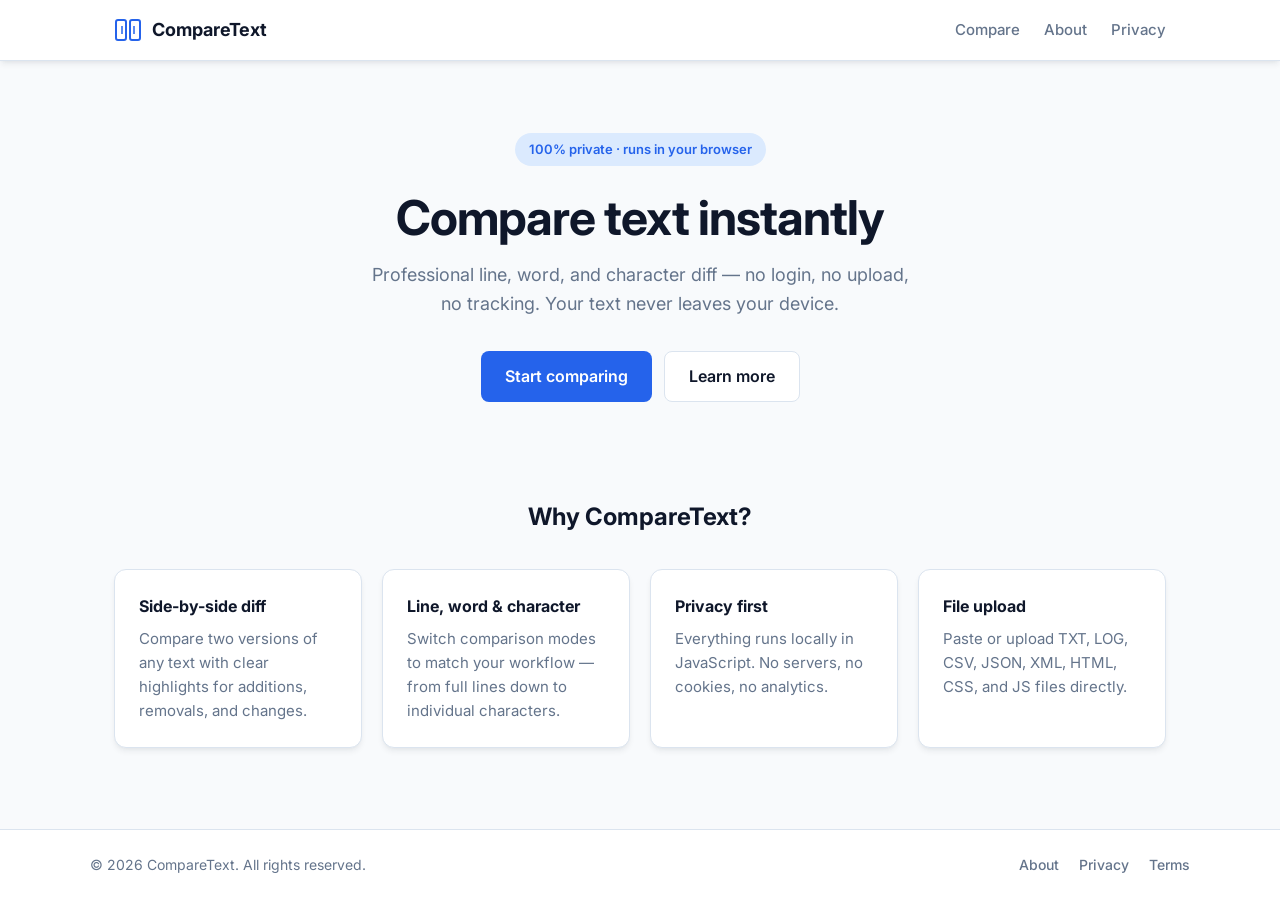
==== index.html @ ac550e35 "Initial commit" ====
<!DOCTYPE html>
<html lang="en">
<head>
  <meta charset="UTF-8">
  <meta name="viewport" content="width=device-width, initial-scale=1.0">
  <title>CompareText — Compare Text Instantly | Free Online Diff Tool</title>
  <meta name="description" content="CompareText is a free, privacy-first text comparison tool. Compare two texts line by line, word by word, and character by character — entirely in your browser.">
  <meta name="keywords" content="text compare, diff checker, text diff, line compare, word compare, character compare">
  <meta name="author" content="CompareText">
  <meta name="robots" content="index, follow">
  <link rel="canonical" href="https://comparetext.app/">

  <meta property="og:type" content="website">
  <meta property="og:url" content="https://comparetext.app/">
  <meta property="og:title" content="CompareText — Compare Text Instantly">
  <meta property="og:description" content="Professional text comparison tool. 100% local — no data leaves your browser.">
  <meta property="og:site_name" content="CompareText">

  <meta name="twitter:card" content="summary">
  <meta name="twitter:title" content="CompareText — Compare Text Instantly">
  <meta name="twitter:description" content="Professional text comparison tool. 100% local — no data leaves your browser.">

  <link rel="manifest" href="manifest.json">
  <link rel="icon" href="assets/icons/favicon.svg" type="image/svg+xml">
  <link rel="apple-touch-icon" href="assets/icons/favicon.svg">
  <link rel="preconnect" href="https://fonts.googleapis.com">
  <link rel="preconnect" href="https://fonts.gstatic.com" crossorigin>
  <link href="https://fonts.googleapis.com/css2?family=Inter:wght@400;500;600;700&display=swap" rel="stylesheet">
  <link rel="stylesheet" href="assets/css/landing.css">
</head>
<body>

  <header class="landing-header" role="banner">
    <div class="landing-header-inner">
      <a href="/" class="logo" aria-label="CompareText home">
        <svg class="logo-icon" width="28" height="28" viewBox="0 0 28 28" fill="none" aria-hidden="true">
          <rect x="2" y="4" width="10" height="20" rx="2" stroke="currentColor" stroke-width="2"/>
          <rect x="16" y="4" width="10" height="20" rx="2" stroke="currentColor" stroke-width="2"/>
          <line x1="8" y1="10" x2="8" y2="18" stroke="currentColor" stroke-width="1.5"/>
          <line x1="20" y1="10" x2="20" y2="18" stroke="currentColor" stroke-width="1.5"/>
        </svg>
        CompareText
      </a>
      <nav class="landing-nav" aria-label="Main navigation">
        <a href="tools/text-compare/">Compare</a>
        <a href="about/">About</a>
        <a href="privacy/">Privacy</a>
      </nav>
    </div>
  </header>

  <main class="landing-main">
    <section class="hero">
      <span class="hero-badge">100% private · runs in your browser</span>
      <h1>Compare text instantly</h1>
      <p class="hero-lead">
        Professional line, word, and character diff — no login, no upload, no tracking.
        Your text never leaves your device.
      </p>
      <div class="hero-actions">
        <a href="tools/text-compare/" class="btn btn-primary">Start comparing</a>
        <a href="about/" class="btn btn-secondary">Learn more</a>
      </div>
    </section>

    <section class="features" aria-labelledby="features-heading">
      <h2 id="features-heading">Why CompareText?</h2>
      <div class="features-grid">
        <article class="feature-card">
          <h3>Side-by-side diff</h3>
          <p>Compare two versions of any text with clear highlights for additions, removals, and changes.</p>
        </article>
        <article class="feature-card">
          <h3>Line, word &amp; character</h3>
          <p>Switch comparison modes to match your workflow — from full lines down to individual characters.</p>
        </article>
        <article class="feature-card">
          <h3>Privacy first</h3>
          <p>Everything runs locally in JavaScript. No servers, no cookies, no analytics.</p>
        </article>
        <article class="feature-card">
          <h3>File upload</h3>
          <p>Paste or upload TXT, LOG, CSV, JSON, XML, HTML, CSS, and JS files directly.</p>
        </article>
      </div>
    </section>
  </main>

  <footer class="landing-footer" role="contentinfo">
    <div class="landing-footer-inner">
      <p>&copy; 2026 CompareText. All rights reserved.</p>
      <nav class="footer-links" aria-label="Footer navigation">
        <a href="about/">About</a>
        <a href="privacy/">Privacy</a>
        <a href="terms/">Terms</a>
      </nav>
    </div>
  </footer>

</body>
</html>
---- assets/css/landing.css ----
/* CompareText — Landing Page */

:root {
  --bg: #f8fafc;
  --card: #ffffff;
  --border: #dbe4ef;
  --text: #0f172a;
  --text-secondary: #64748b;
  --primary: #2563eb;
  --primary-hover: #1d4ed8;
  --primary-light: #dbeafe;
  --shadow-md: 0 4px 6px -1px rgba(15, 23, 42, 0.07), 0 2px 4px -2px rgba(15, 23, 42, 0.05);
  --shadow-lg: 0 10px 15px -3px rgba(15, 23, 42, 0.08), 0 4px 6px -4px rgba(15, 23, 42, 0.04);
  --radius-md: 8px;
  --radius-lg: 12px;
  --font: 'Inter', -apple-system, BlinkMacSystemFont, 'Segoe UI', Roboto, sans-serif;
}

*, *::before, *::after { box-sizing: border-box; margin: 0; padding: 0; }

html { scroll-behavior: smooth; }

body {
  font-family: var(--font);
  background: var(--bg);
  color: var(--text);
  line-height: 1.6;
  min-height: 100vh;
  display: flex;
  flex-direction: column;
}

a { color: var(--primary); text-decoration: none; }
a:hover { color: var(--primary-hover); }

/* Header */
.landing-header {
  background: var(--card);
  border-bottom: 1px solid var(--border);
  box-shadow: var(--shadow-md);
}

.landing-header-inner {
  max-width: 1100px;
  margin: 0 auto;
  padding: 0 24px;
  height: 60px;
  display: flex;
  align-items: center;
  justify-content: space-between;
}

.logo {
  display: flex;
  align-items: center;
  gap: 10px;
  color: var(--text);
  font-weight: 700;
  font-size: 1.125rem;
}

.logo-icon { color: var(--primary); flex-shrink: 0; }

.landing-nav {
  display: flex;
  align-items: center;
  gap: 24px;
}

.landing-nav a {
  color: var(--text-secondary);
  font-size: 0.9375rem;
  font-weight: 500;
}

.landing-nav a:hover { color: var(--primary); }

/* Hero */
.landing-main {
  flex: 1;
}

.hero {
  max-width: 1100px;
  margin: 0 auto;
  padding: 72px 24px 48px;
  text-align: center;
}

.hero-badge {
  display: inline-block;
  padding: 6px 14px;
  background: var(--primary-light);
  color: var(--primary);
  border-radius: 999px;
  font-size: 0.8125rem;
  font-weight: 600;
  margin-bottom: 24px;
}

.hero h1 {
  font-size: clamp(2rem, 5vw, 3rem);
  font-weight: 700;
  line-height: 1.15;
  letter-spacing: -0.02em;
  margin-bottom: 16px;
}

.hero-lead {
  font-size: 1.125rem;
  color: var(--text-secondary);
  max-width: 560px;
  margin: 0 auto 32px;
}

.hero-actions {
  display: flex;
  flex-wrap: wrap;
  gap: 12px;
  justify-content: center;
}

.btn {
  display: inline-flex;
  align-items: center;
  justify-content: center;
  padding: 12px 24px;
  border-radius: var(--radius-md);
  font-size: 1rem;
  font-weight: 600;
  border: none;
  cursor: pointer;
  transition: background 150ms ease, transform 150ms ease;
}

.btn-primary {
  background: var(--primary);
  color: #fff;
}

.btn-primary:hover {
  background: var(--primary-hover);
  color: #fff;
  transform: translateY(-1px);
}

.btn-secondary {
  background: var(--card);
  color: var(--text);
  border: 1px solid var(--border);
}

.btn-secondary:hover {
  background: var(--bg);
  color: var(--text);
}

/* Features */
.features {
  max-width: 1100px;
  margin: 0 auto;
  padding: 48px 24px 72px;
}

.features h2 {
  text-align: center;
  font-size: 1.5rem;
  margin-bottom: 32px;
}

.features-grid {
  display: grid;
  grid-template-columns: repeat(auto-fit, minmax(240px, 1fr));
  gap: 20px;
}

.feature-card {
  background: var(--card);
  border: 1px solid var(--border);
  border-radius: var(--radius-lg);
  padding: 24px;
  box-shadow: var(--shadow-md);
}

.feature-card h3 {
  font-size: 1rem;
  margin-bottom: 8px;
}

.feature-card p {
  font-size: 0.9375rem;
  color: var(--text-secondary);
}

/* Footer */
.landing-footer {
  background: var(--card);
  border-top: 1px solid var(--border);
  padding: 24px;
}

.landing-footer-inner {
  max-width: 1100px;
  margin: 0 auto;
  display: flex;
  flex-wrap: wrap;
  align-items: center;
  justify-content: space-between;
  gap: 16px;
  font-size: 0.875rem;
  color: var(--text-secondary);
}

.footer-links {
  display: flex;
  gap: 20px;
}

.footer-links a { color: var(--text-secondary); font-weight: 500; }
.footer-links a:hover { color: var(--primary); }

@media (max-width: 640px) {
  .landing-nav { gap: 16px; }
  .hero { padding-top: 48px; }
}
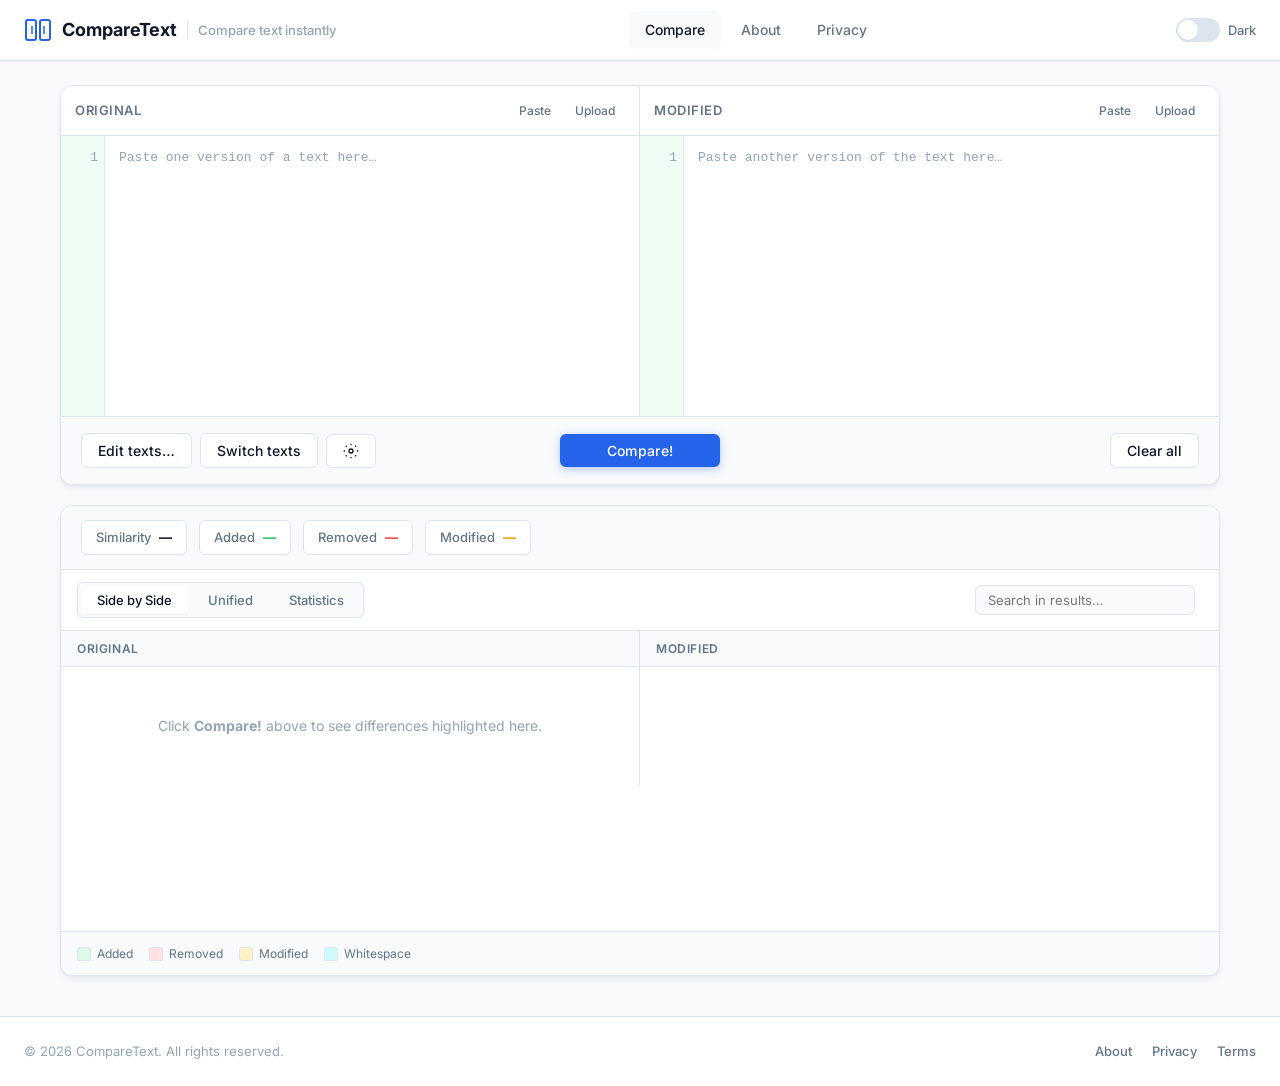
==== commit c55d33b2: "Changes are applied" ====
--- a/index.html
+++ b/index.html
@@ -1,24 +1,76 @@
 <!DOCTYPE html>
-<html lang="en">
+<html lang="en" data-theme="light">
 <head>
   <meta charset="UTF-8">
   <meta name="viewport" content="width=device-width, initial-scale=1.0">
-  <title>CompareText — Compare Text Instantly | Free Online Diff Tool</title>
-  <meta name="description" content="CompareText is a free, privacy-first text comparison tool. Compare two texts line by line, word by word, and character by character — entirely in your browser.">
-  <meta name="keywords" content="text compare, diff checker, text diff, line compare, word compare, character compare">
+  <meta http-equiv="X-UA-Compatible" content="IE=edge">
+
+  <!-- Google tag (gtag.js) -->
+  <script async src="https://www.googletagmanager.com/gtag/js?id=G-F5N67VEYFH"></script>
+  <script>
+    window.dataLayer = window.dataLayer || [];
+    function gtag(){dataLayer.push(arguments);}
+    gtag('js', new Date());
+    gtag('config', 'G-F5N67VEYFH');
+  </script>
+
+  <title>CompareText — Compare Text Instantly | Line, Word &amp; Character Diff</title>
+  <meta name="description" content="CompareText is a free, privacy-first text comparison tool. Compare two texts line by line, word by word, and character by character. No login — your text stays in your browser.">
+  <meta name="keywords" content="text compare, diff checker, text diff, line compare, word compare, character compare, online diff tool">
   <meta name="author" content="CompareText">
   <meta name="robots" content="index, follow">
   <link rel="canonical" href="https://comparetext.app/">
 
+  <!-- Open Graph -->
   <meta property="og:type" content="website">
   <meta property="og:url" content="https://comparetext.app/">
   <meta property="og:title" content="CompareText — Compare Text Instantly">
-  <meta property="og:description" content="Professional text comparison tool. 100% local — no data leaves your browser.">
+  <meta property="og:description" content="Professional text comparison tool. Compare line by line, word by word, and character by character. 100% local — no data leaves your browser.">
   <meta property="og:site_name" content="CompareText">
-
-  <meta name="twitter:card" content="summary">
+  <meta property="og:locale" content="en_US">
+
+  <!-- Twitter Card -->
+  <meta name="twitter:card" content="summary_large_image">
   <meta name="twitter:title" content="CompareText — Compare Text Instantly">
-  <meta name="twitter:description" content="Professional text comparison tool. 100% local — no data leaves your browser.">
+  <meta name="twitter:description" content="Professional text comparison tool. Compare line by line, word by word, and character by character. 100% local — no data leaves your browser.">
+
+  <!-- Schema.org -->
+  <script type="application/ld+json">
+  {
+    "@context": "https://schema.org",
+    "@type": "WebApplication",
+    "name": "CompareText",
+    "url": "https://comparetext.app/",
+    "description": "Professional text comparison tool for line, word, and character diff. Runs entirely in the browser.",
+    "applicationCategory": "UtilitiesApplication",
+    "operatingSystem": "Any",
+    "offers": { "@type": "Offer", "price": "0", "priceCurrency": "USD" },
+    "browserRequirements": "Requires JavaScript. Works in Chrome, Firefox, Safari, Edge."
+  }
+  </script>
+
+  <!-- Resolve asset paths for GitHub Pages (root + SPA routes via 404.html) -->
+  <script>
+    (function () {
+      var path = location.pathname;
+      if (path.endsWith('/index.html')) path = path.slice(0, -'/index.html'.length) || '/';
+      if (path.length > 1 && path.endsWith('/')) path = path.slice(0, -1);
+
+      var base = './';
+      if (location.protocol !== 'file:') {
+        var routes = ['/about', '/privacy', '/terms', '/tools/text-compare'];
+        for (var i = 0; i < routes.length; i++) {
+          var idx = path.indexOf(routes[i]);
+          if (idx >= 0) { base = idx > 0 ? path.slice(0, idx) + '/' : '/'; break; }
+        }
+        if (base === './') base = '/';
+      }
+
+      var el = document.createElement('base');
+      el.href = base;
+      document.head.appendChild(el);
+    })();
+  </script>
 
   <link rel="manifest" href="manifest.json">
   <link rel="icon" href="assets/icons/favicon.svg" type="image/svg+xml">
@@ -26,76 +78,415 @@
   <link rel="preconnect" href="https://fonts.googleapis.com">
   <link rel="preconnect" href="https://fonts.gstatic.com" crossorigin>
   <link href="https://fonts.googleapis.com/css2?family=Inter:wght@400;500;600;700&display=swap" rel="stylesheet">
-  <link rel="stylesheet" href="assets/css/landing.css">
+  <link rel="stylesheet" href="assets/css/style.css">
 </head>
 <body>
-
-  <header class="landing-header" role="banner">
-    <div class="landing-header-inner">
-      <a href="/" class="logo" aria-label="CompareText home">
+  <a href="#main-content" class="skip-link">Skip to main content</a>
+
+  <!-- Header -->
+  <header class="site-header" role="banner">
+    <div class="header-inner">
+      <a href="/" class="logo" data-page="home" aria-label="CompareText home">
         <svg class="logo-icon" width="28" height="28" viewBox="0 0 28 28" fill="none" aria-hidden="true">
           <rect x="2" y="4" width="10" height="20" rx="2" stroke="currentColor" stroke-width="2"/>
           <rect x="16" y="4" width="10" height="20" rx="2" stroke="currentColor" stroke-width="2"/>
           <line x1="8" y1="10" x2="8" y2="18" stroke="currentColor" stroke-width="1.5"/>
           <line x1="20" y1="10" x2="20" y2="18" stroke="currentColor" stroke-width="1.5"/>
         </svg>
-        CompareText
+        <span class="logo-text">CompareText</span>
+        <span class="logo-tagline">Compare text instantly</span>
       </a>
-      <nav class="landing-nav" aria-label="Main navigation">
-        <a href="tools/text-compare/">Compare</a>
-        <a href="about/">About</a>
-        <a href="privacy/">Privacy</a>
+
+      <nav class="main-nav" role="navigation" aria-label="Main navigation">
+        <ul class="nav-list">
+          <li><a href="/" class="nav-link active" data-page="home">Compare</a></li>
+          <li><a href="/about" class="nav-link" data-page="about">About</a></li>
+          <li><a href="/privacy" class="nav-link" data-page="privacy">Privacy</a></li>
+        </ul>
       </nav>
+
+      <div class="header-actions">
+        <label class="theme-toggle" aria-label="Toggle dark mode">
+          <input type="checkbox" id="themeToggle" role="switch" aria-checked="false">
+          <span class="toggle-track">
+            <span class="toggle-thumb"></span>
+          </span>
+          <span class="toggle-label">Dark</span>
+        </label>
+        <button class="mobile-menu-btn" id="mobileMenuBtn" aria-label="Open menu" aria-expanded="false" aria-controls="mobileNav">
+          <span class="hamburger"></span>
+        </button>
+      </div>
     </div>
+
+    <nav class="mobile-nav" id="mobileNav" aria-label="Mobile navigation" hidden>
+      <ul class="mobile-nav-list">
+        <li><a href="/" class="nav-link active" data-page="home">Compare</a></li>
+        <li><a href="/about" class="nav-link" data-page="about">About</a></li>
+        <li><a href="/privacy" class="nav-link" data-page="privacy">Privacy</a></li>
+      </ul>
+    </nav>
   </header>
 
-  <main class="landing-main">
-    <section class="hero">
-      <span class="hero-badge">100% private · runs in your browser</span>
-      <h1>Compare text instantly</h1>
-      <p class="hero-lead">
-        Professional line, word, and character diff — no login, no upload, no tracking.
-        Your text never leaves your device.
-      </p>
-      <div class="hero-actions">
-        <a href="tools/text-compare/" class="btn btn-primary">Start comparing</a>
-        <a href="about/" class="btn btn-secondary">Learn more</a>
+  <main id="main-content">
+
+    <!-- HOME PAGE -->
+    <section id="home" class="page page-active" aria-labelledby="hero-heading">
+      <h1 id="hero-heading" class="sr-only">Compare Text Instantly</h1>
+
+      <div class="workspace">
+        <!-- Input: two side-by-side editors -->
+        <div class="input-section">
+          <div class="editors-container">
+            <div class="editor-panel" id="editorPanelA">
+              <div class="editor-header">
+                <span class="editor-label">Original</span>
+                <div class="editor-actions">
+                  <button type="button" class="btn btn-ghost btn-sm" data-action="paste" data-editor="A" aria-label="Paste into original editor">Paste</button>
+                  <label class="btn btn-ghost btn-sm upload-btn" aria-label="Upload file to original editor">
+                    Upload
+                    <input type="file" class="file-input" data-editor="A" accept=".txt,.log,.csv,.json,.xml,.html,.css,.js,.md" hidden>
+                  </label>
+                </div>
+              </div>
+              <div class="editor-wrapper" data-editor="A">
+                <div class="line-numbers" id="lineNumbersA" aria-hidden="true">1</div>
+                <textarea
+                  id="editorA"
+                  class="editor-textarea"
+                  spellcheck="false"
+                  autocomplete="off"
+                  autocorrect="off"
+                  autocapitalize="off"
+                  aria-label="Original text editor"
+                  placeholder="Paste one version of a text here…"
+                ></textarea>
+              </div>
+            </div>
+
+            <div class="editor-panel" id="editorPanelB">
+              <div class="editor-header">
+                <span class="editor-label">Modified</span>
+                <div class="editor-actions">
+                  <button type="button" class="btn btn-ghost btn-sm" data-action="paste" data-editor="B" aria-label="Paste into modified editor">Paste</button>
+                  <label class="btn btn-ghost btn-sm upload-btn" aria-label="Upload file to modified editor">
+                    Upload
+                    <input type="file" class="file-input" data-editor="B" accept=".txt,.log,.csv,.json,.xml,.html,.css,.js,.md" hidden>
+                  </label>
+                </div>
+              </div>
+              <div class="editor-wrapper" data-editor="B">
+                <div class="line-numbers" id="lineNumbersB" aria-hidden="true">1</div>
+                <textarea
+                  id="editorB"
+                  class="editor-textarea"
+                  spellcheck="false"
+                  autocomplete="off"
+                  autocorrect="off"
+                  autocapitalize="off"
+                  aria-label="Modified text editor"
+                  placeholder="Paste another version of the text here…"
+                ></textarea>
+              </div>
+            </div>
+          </div>
+
+          <!-- Action bar (like text-compare.com) -->
+          <div class="action-bar" role="toolbar" aria-label="Comparison actions">
+            <div class="action-bar-left">
+              <div class="dropdown" id="editTextsDropdown">
+                <button type="button" class="btn btn-secondary dropdown-toggle" id="btnEditTexts" aria-haspopup="true" aria-expanded="false">
+                  Edit texts…
+                </button>
+                <ul class="dropdown-menu" role="menu" aria-label="Edit text options">
+                  <li role="none"><button type="button" class="dropdown-item" data-tool="uppercase" role="menuitem">To uppercase</button></li>
+                  <li role="none"><button type="button" class="dropdown-item" data-tool="lowercase" role="menuitem">To lowercase</button></li>
+                  <li role="none"><button type="button" class="dropdown-item" data-tool="sort" role="menuitem">Sort lines</button></li>
+                  <li role="none"><button type="button" class="dropdown-item" data-tool="removeBlank" role="menuitem">Remove blank lines</button></li>
+                  <li role="none"><button type="button" class="dropdown-item" data-tool="normalizeSpaces" role="menuitem">Remove excess white space</button></li>
+                  <li role="none"><button type="button" class="dropdown-item" data-tool="trim" role="menuitem">Trim lines</button></li>
+                </ul>
+              </div>
+              <button type="button" class="btn btn-secondary" id="btnSwap" aria-label="Switch texts (Ctrl+Shift+S)">Switch texts</button>
+              <button type="button" class="btn btn-secondary btn-icon-only" id="btnSettings" aria-label="Comparison settings" aria-expanded="false" aria-controls="settingsPanel">
+                <svg width="16" height="16" viewBox="0 0 24 24" fill="none" stroke="currentColor" stroke-width="2" aria-hidden="true"><circle cx="12" cy="12" r="3"/><path d="M12 1v2M12 21v2M4.22 4.22l1.42 1.42M18.36 18.36l1.42 1.42M1 12h2M21 12h2M4.22 19.78l1.42-1.42M18.36 5.64l1.42-1.42"/></svg>
+              </button>
+            </div>
+
+            <div class="action-bar-center">
+              <button type="button" class="btn btn-compare" id="btnCompare" aria-label="Compare texts (Ctrl+Enter)">
+                Compare!
+              </button>
+            </div>
+
+            <div class="action-bar-right">
+              <button type="button" class="btn btn-secondary" id="btnClear" aria-label="Clear all (Ctrl+L)">Clear all</button>
+            </div>
+          </div>
+
+          <!-- Settings Panel -->
+          <div class="settings-panel" id="settingsPanel" hidden role="region" aria-label="Comparison settings">
+            <div class="settings-grid">
+              <label class="setting-item">
+                <input type="checkbox" id="settingIgnoreCase">
+                <span class="setting-check"></span>
+                <span class="setting-text">Ignore Case</span>
+              </label>
+              <label class="setting-item">
+                <input type="checkbox" id="settingIgnoreSpaces">
+                <span class="setting-check"></span>
+                <span class="setting-text">Ignore Spaces</span>
+              </label>
+              <label class="setting-item">
+                <input type="checkbox" id="settingIgnoreTabs">
+                <span class="setting-check"></span>
+                <span class="setting-text">Ignore Tabs</span>
+              </label>
+              <label class="setting-item">
+                <input type="checkbox" id="settingIgnoreBlankLines">
+                <span class="setting-check"></span>
+                <span class="setting-text">Ignore Blank Lines</span>
+              </label>
+              <label class="setting-item">
+                <input type="checkbox" id="settingTrimLines">
+                <span class="setting-check"></span>
+                <span class="setting-text">Trim Lines</span>
+              </label>
+              <label class="setting-item">
+                <input type="checkbox" id="settingIgnorePunctuation">
+                <span class="setting-check"></span>
+                <span class="setting-text">Ignore Punctuation</span>
+              </label>
+              <label class="setting-item">
+                <input type="checkbox" id="settingCompareWhitespace">
+                <span class="setting-check"></span>
+                <span class="setting-text">Compare White Spaces</span>
+              </label>
+              <label class="setting-item">
+                <input type="checkbox" id="settingLiveCompare">
+                <span class="setting-check"></span>
+                <span class="setting-text">Live Compare</span>
+              </label>
+            </div>
+            <div class="settings-mode">
+              <span class="settings-mode-label">Compare Mode:</span>
+              <div class="mode-toggle" role="radiogroup" aria-label="Comparison mode">
+                <label class="mode-option">
+                  <input type="radio" name="compareMode" value="line" checked>
+                  <span>Line</span>
+                </label>
+                <label class="mode-option">
+                  <input type="radio" name="compareMode" value="word">
+                  <span>Word</span>
+                </label>
+                <label class="mode-option">
+                  <input type="radio" name="compareMode" value="char">
+                  <span>Character</span>
+                </label>
+              </div>
+            </div>
+          </div>
+        </div>
+
+        <!-- Results -->
+        <div class="result-section" id="resultSection" role="region" aria-label="Comparison results">
+          <div class="result-summary" id="resultSummary" aria-live="polite" hidden>
+            <div class="summary-item">
+              <span class="summary-label">Similarity</span>
+              <span class="summary-value" id="summarySimilarity">—</span>
+            </div>
+            <div class="summary-item summary-added">
+              <span class="summary-label">Added</span>
+              <span class="summary-value" id="summaryAdded">—</span>
+            </div>
+            <div class="summary-item summary-removed">
+              <span class="summary-label">Removed</span>
+              <span class="summary-value" id="summaryRemoved">—</span>
+            </div>
+            <div class="summary-item summary-modified">
+              <span class="summary-label">Modified</span>
+              <span class="summary-value" id="summaryModified">—</span>
+            </div>
+          </div>
+
+          <div class="result-header">
+            <div class="result-tabs" role="tablist" aria-label="Result view tabs">
+              <button type="button" class="result-tab active" role="tab" id="tabSideBySide" aria-selected="true" aria-controls="panelSideBySide" data-tab="sideBySide">Side by Side</button>
+              <button type="button" class="result-tab" role="tab" id="tabUnified" aria-selected="false" aria-controls="panelUnified" data-tab="unified">Unified</button>
+              <button type="button" class="result-tab" role="tab" id="tabStatistics" aria-selected="false" aria-controls="panelStatistics" data-tab="statistics">Statistics</button>
+            </div>
+            <div class="result-search">
+              <label for="resultSearch" class="sr-only">Search in results</label>
+              <input type="search" id="resultSearch" class="search-input" placeholder="Search in results…" aria-label="Search in comparison results">
+              <span class="search-count" id="searchCount" aria-live="polite"></span>
+            </div>
+          </div>
+
+          <div class="result-panels">
+            <div class="result-panel active" id="panelSideBySide" role="tabpanel" aria-labelledby="tabSideBySide">
+              <div class="diff-labels">
+                <span class="diff-label">Original</span>
+                <span class="diff-label">Modified</span>
+              </div>
+              <div class="diff-container side-by-side">
+                <div class="diff-pane" id="diffPaneLeft" aria-label="Original diff view">
+                  <div class="diff-content" id="diffLeft">
+                    <p class="empty-state">Click <strong>Compare!</strong> above to see differences highlighted here.</p>
+                  </div>
+                </div>
+                <div class="diff-pane" id="diffPaneRight" aria-label="Modified diff view">
+                  <div class="diff-content" id="diffRight"></div>
+                </div>
+              </div>
+            </div>
+
+            <div class="result-panel" id="panelUnified" role="tabpanel" aria-labelledby="tabUnified" hidden>
+              <div class="diff-container unified">
+                <div class="diff-content" id="diffUnified">
+                  <p class="empty-state">Click <strong>Compare!</strong> to see the unified diff.</p>
+                </div>
+              </div>
+            </div>
+
+            <div class="result-panel" id="panelStatistics" role="tabpanel" aria-labelledby="tabStatistics" hidden>
+              <div class="statistics-detail" id="statisticsDetail">
+                <p class="empty-state">Run a comparison to see detailed statistics.</p>
+              </div>
+            </div>
+          </div>
+
+          <div class="legend" aria-label="Diff color legend">
+            <span class="legend-item"><span class="legend-swatch legend-added"></span> Added</span>
+            <span class="legend-item"><span class="legend-swatch legend-removed"></span> Removed</span>
+            <span class="legend-item"><span class="legend-swatch legend-modified"></span> Modified</span>
+            <span class="legend-item"><span class="legend-swatch legend-whitespace"></span> Whitespace</span>
+          </div>
+        </div>
       </div>
     </section>
 
-    <section class="features" aria-labelledby="features-heading">
-      <h2 id="features-heading">Why CompareText?</h2>
-      <div class="features-grid">
-        <article class="feature-card">
-          <h3>Side-by-side diff</h3>
-          <p>Compare two versions of any text with clear highlights for additions, removals, and changes.</p>
-        </article>
-        <article class="feature-card">
-          <h3>Line, word &amp; character</h3>
-          <p>Switch comparison modes to match your workflow — from full lines down to individual characters.</p>
-        </article>
-        <article class="feature-card">
-          <h3>Privacy first</h3>
-          <p>Everything runs locally in JavaScript. No servers, no cookies, no analytics.</p>
-        </article>
-        <article class="feature-card">
-          <h3>File upload</h3>
-          <p>Paste or upload TXT, LOG, CSV, JSON, XML, HTML, CSS, and JS files directly.</p>
-        </article>
+    <!-- ABOUT PAGE -->
+    <section id="about" class="page" aria-labelledby="about-heading" hidden>
+      <div class="content-page">
+        <h1 id="about-heading">About CompareText</h1>
+        <p class="lead">CompareText is a professional, privacy-first text comparison tool that runs entirely in your browser. No servers, no accounts — your text never leaves your device.</p>
+
+        <h2>Features</h2>
+        <ul class="feature-list">
+          <li><strong>Multi-level comparison</strong> — Compare at line, word, or character granularity.</li>
+          <li><strong>LCS-based diff engine</strong> — Professional longest common subsequence algorithm, not naive index comparison.</li>
+          <li><strong>Flexible options</strong> — Ignore case, spaces, tabs, blank lines, punctuation, and more.</li>
+          <li><strong>Three result views</strong> — Side-by-side, unified, and detailed statistics.</li>
+          <li><strong>Syntax highlighting</strong> — Color-coded additions, deletions, modifications, and whitespace changes.</li>
+          <li><strong>File support</strong> — Upload TXT, LOG, CSV, JSON, XML, HTML, CSS, and JS files.</li>
+          <li><strong>Drag &amp; drop</strong> — Drop files directly onto either editor panel.</li>
+          <li><strong>Keyboard shortcuts</strong> — Compare, switch texts, and clear without touching the mouse.</li>
+          <li><strong>Live compare</strong> — See results update as you type.</li>
+          <li><strong>Dark mode</strong> — Easy on the eyes for long sessions.</li>
+        </ul>
+
+        <h2>Security</h2>
+        <p>All text comparison happens locally in your browser using vanilla JavaScript. Your text never leaves your device. Google Analytics is used for anonymous site usage statistics only — it does not receive your compared text.</p>
+
+        <h2>FAQ</h2>
+        <dl class="faq-list">
+          <dt>Is CompareText free?</dt>
+          <dd>Yes, completely free with no limitations.</dd>
+          <dt>Do I need to create an account?</dt>
+          <dd>No. CompareText works instantly without registration.</dd>
+          <dt>Is my data stored anywhere?</dt>
+          <dd>Only in your browser's local storage (theme preference, settings, and last compared text). Nothing is sent to any server.</dd>
+          <dt>What diff algorithm does CompareText use?</dt>
+          <dd>CompareText uses the Longest Common Subsequence (LCS) algorithm with Myers-style optimization for character-level diffs, supporting moved line detection.</dd>
+          <dt>Can I compare code files?</dt>
+          <dd>Yes. Upload or paste JS, CSS, HTML, JSON, XML, CSV, LOG, and TXT files.</dd>
+          <dt>Does it work offline?</dt>
+          <dd>After the initial page load (and font cache), CompareText works fully offline.</dd>
+        </dl>
+
+        <h2>Browser Support</h2>
+        <p>CompareText supports all modern browsers:</p>
+        <ul class="browser-list">
+          <li>Google Chrome 90+</li>
+          <li>Mozilla Firefox 88+</li>
+          <li>Apple Safari 14+</li>
+          <li>Microsoft Edge 90+</li>
+        </ul>
       </div>
     </section>
+
+    <!-- PRIVACY PAGE -->
+    <section id="privacy" class="page" aria-labelledby="privacy-heading" hidden>
+      <div class="content-page">
+        <h1 id="privacy-heading">Privacy Policy</h1>
+        <p class="lead">Your privacy is not a feature — it's the foundation of CompareText.</p>
+
+        <h2>Cookies</h2>
+        <p>CompareText does not use cookies for functionality. Google Analytics may set cookies to measure anonymous site usage. You can opt out via your browser settings or Google's opt-out tools.</p>
+
+        <h2>Analytics</h2>
+        <p>CompareText uses Google Analytics to collect anonymous usage statistics such as page views, general traffic patterns, and how visitors navigate the site. This helps us understand usage and improve the tool.</p>
+        <p>Your compared text is never sent to Google or any server — all diff processing stays in your browser. See <a href="https://policies.google.com/privacy" rel="noopener noreferrer">Google's Privacy Policy</a> for how Google handles analytics data.</p>
+
+        <h2>Other Third-Party Services</h2>
+        <p>CompareText also loads the Inter font from Google Fonts. No advertising trackers or fingerprinting code are used.</p>
+
+        <h2>No Login</h2>
+        <p>There is no user account system. You never need to sign up, log in, or provide any personal information to use CompareText.</p>
+
+        <h2>Everything Runs Locally</h2>
+        <p>All text comparison, diff computation, file reading, and export operations happen entirely within your browser. No text, files, or comparison results are ever transmitted to any server.</p>
+
+        <h2>Local Storage</h2>
+        <p>CompareText uses your browser's localStorage to remember:</p>
+        <ul>
+          <li>Your theme preference (light or dark)</li>
+          <li>Comparison settings (ignore case, live compare, etc.)</li>
+          <li>The last text you compared (so you can resume your work)</li>
+        </ul>
+        <p>This data stays on your device and can be cleared at any time through your browser settings.</p>
+
+        <h2>Contact</h2>
+        <p>If you have questions about this privacy policy, please use the About page for more information.</p>
+      </div>
+    </section>
+
+    <!-- TERMS (linked from footer) -->
+    <section id="terms" class="page" aria-labelledby="terms-heading" hidden>
+      <div class="content-page">
+        <h1 id="terms-heading">Terms of Use</h1>
+        <p class="lead">Simple terms for a simple tool.</p>
+
+        <h2>Use of Service</h2>
+        <p>CompareText is provided free of charge for personal and commercial use. You may use, modify, and distribute the source code under the terms of its open-source license.</p>
+
+        <h2>No Warranty</h2>
+        <p>CompareText is provided "as is" without warranty of any kind. We make no guarantees about accuracy of diff results for all edge cases, though we strive for correctness using industry-standard algorithms.</p>
+
+        <h2>Limitation of Liability</h2>
+        <p>In no event shall the authors be liable for any damages arising from the use of CompareText.</p>
+
+        <h2>Changes</h2>
+        <p>These terms may be updated from time to time. Continued use of CompareText constitutes acceptance of the updated terms.</p>
+      </div>
+    </section>
+
   </main>
 
-  <footer class="landing-footer" role="contentinfo">
-    <div class="landing-footer-inner">
-      <p>&copy; 2026 CompareText. All rights reserved.</p>
-      <nav class="footer-links" aria-label="Footer navigation">
-        <a href="about/">About</a>
-        <a href="privacy/">Privacy</a>
-        <a href="terms/">Terms</a>
+  <!-- Footer -->
+  <footer class="site-footer" role="contentinfo">
+    <div class="footer-inner">
+      <p class="footer-copy">&copy; 2026 CompareText. All rights reserved.</p>
+      <nav class="footer-nav" aria-label="Footer navigation">
+        <a href="/about" class="footer-link" data-page="about">About</a>
+        <a href="/privacy" class="footer-link" data-page="privacy">Privacy</a>
+        <a href="/terms" class="footer-link" data-page="terms">Terms</a>
       </nav>
     </div>
   </footer>
 
+  <!-- Toast notification -->
+  <div class="toast-container" id="toastContainer" aria-live="polite" aria-atomic="true"></div>
+  <script src="assets/js/script.js" defer></script>
 </body>
 </html>
--- a/assets/css/style.css
+++ b/assets/css/style.css
@@ -0,0 +1,1389 @@
+/* ==========================================================================
+   CompareText — Production Stylesheet
+   ========================================================================== */
+
+/* --- CSS Custom Properties --- */
+:root {
+  --bg: #f8fafc;
+  --card: #ffffff;
+  --border: #dbe4ef;
+  --text: #0f172a;
+  --text-secondary: #64748b;
+  --text-muted: #94a3b8;
+  --primary: #2563eb;
+  --primary-hover: #1d4ed8;
+  --primary-light: #dbeafe;
+  --success: #22c55e;
+  --success-bg: #dcfce7;
+  --danger: #ef4444;
+  --danger-bg: #fee2e2;
+  --warning: #f59e0b;
+  --warning-bg: #fef3c7;
+  --info: #3b82f6;
+  --info-bg: #dbeafe;
+  --moved: #8b5cf6;
+  --moved-bg: #ede9fe;
+  --whitespace: #06b6d4;
+  --whitespace-bg: #cffafe;
+  --shadow-sm: 0 1px 2px rgba(15, 23, 42, 0.05);
+  --shadow-md: 0 4px 6px -1px rgba(15, 23, 42, 0.07), 0 2px 4px -2px rgba(15, 23, 42, 0.05);
+  --shadow-lg: 0 10px 15px -3px rgba(15, 23, 42, 0.08), 0 4px 6px -4px rgba(15, 23, 42, 0.04);
+  --radius-sm: 6px;
+  --radius-md: 8px;
+  --radius-lg: 12px;
+  --font: 'Inter', -apple-system, BlinkMacSystemFont, 'Segoe UI', Roboto, sans-serif;
+  --font-mono: 'SF Mono', 'Fira Code', 'Cascadia Code', 'Consolas', monospace;
+  --header-height: 60px;
+  --transition: 150ms ease;
+  --focus-ring: 0 0 0 3px rgba(37, 99, 235, 0.35);
+}
+
+[data-theme="dark"] {
+  --bg: #0f172a;
+  --card: #1e293b;
+  --border: #334155;
+  --text: #f1f5f9;
+  --text-secondary: #94a3b8;
+  --text-muted: #64748b;
+  --primary: #3b82f6;
+  --primary-hover: #2563eb;
+  --primary-light: #1e3a5f;
+  --success-bg: #14532d;
+  --danger-bg: #7f1d1d;
+  --warning-bg: #78350f;
+  --info-bg: #1e3a5f;
+  --moved-bg: #4c1d95;
+  --whitespace-bg: #164e63;
+  --shadow-sm: 0 1px 2px rgba(0, 0, 0, 0.2);
+  --shadow-md: 0 4px 6px -1px rgba(0, 0, 0, 0.3);
+  --shadow-lg: 0 10px 15px -3px rgba(0, 0, 0, 0.35);
+  --focus-ring: 0 0 0 3px rgba(59, 130, 246, 0.45);
+}
+
+/* --- Reset & Base --- */
+*,
+*::before,
+*::after {
+  box-sizing: border-box;
+  margin: 0;
+  padding: 0;
+}
+
+html {
+  scroll-behavior: smooth;
+  -webkit-text-size-adjust: 100%;
+}
+
+body {
+  font-family: var(--font);
+  font-size: 15px;
+  line-height: 1.6;
+  color: var(--text);
+  background: var(--bg);
+  min-height: 100vh;
+  display: flex;
+  flex-direction: column;
+  transition: background var(--transition), color var(--transition);
+}
+
+a {
+  color: var(--primary);
+  text-decoration: none;
+  transition: color var(--transition);
+}
+
+a:hover {
+  color: var(--primary-hover);
+}
+
+a:focus-visible,
+button:focus-visible,
+input:focus-visible,
+select:focus-visible,
+textarea:focus-visible {
+  outline: none;
+  box-shadow: var(--focus-ring);
+}
+
+img,
+svg {
+  display: block;
+  max-width: 100%;
+}
+
+button {
+  font-family: inherit;
+  cursor: pointer;
+  border: none;
+  background: none;
+}
+
+ul, ol {
+  list-style: none;
+}
+
+.sr-only {
+  position: absolute;
+  width: 1px;
+  height: 1px;
+  padding: 0;
+  margin: -1px;
+  overflow: hidden;
+  clip: rect(0, 0, 0, 0);
+  white-space: nowrap;
+  border: 0;
+}
+
+.skip-link {
+  position: absolute;
+  top: -100%;
+  left: 16px;
+  z-index: 9999;
+  padding: 8px 16px;
+  background: var(--primary);
+  color: #fff;
+  border-radius: var(--radius-sm);
+  font-weight: 600;
+}
+
+.skip-link:focus {
+  top: 16px;
+}
+
+/* --- Header --- */
+.site-header {
+  position: sticky;
+  top: 0;
+  z-index: 100;
+  background: var(--card);
+  border-bottom: 1px solid var(--border);
+  box-shadow: var(--shadow-sm);
+  transition: background var(--transition), border-color var(--transition);
+}
+
+.header-inner {
+  max-width: 1400px;
+  margin: 0 auto;
+  padding: 0 24px;
+  height: var(--header-height);
+  display: flex;
+  align-items: center;
+  justify-content: space-between;
+  gap: 24px;
+}
+
+.logo {
+  display: flex;
+  align-items: center;
+  gap: 10px;
+  color: var(--text);
+  font-weight: 700;
+  font-size: 18px;
+  flex-shrink: 0;
+}
+
+.logo-tagline {
+  font-size: 13px;
+  font-weight: 500;
+  color: var(--text-muted);
+  padding-left: 10px;
+  border-left: 1px solid var(--border);
+  display: none;
+}
+
+@media (min-width: 768px) {
+  .logo-tagline {
+    display: inline;
+  }
+}
+
+.logo:hover {
+  color: var(--primary);
+}
+
+.logo-icon {
+  color: var(--primary);
+}
+
+.main-nav {
+  flex: 1;
+  display: flex;
+  justify-content: center;
+}
+
+.nav-list {
+  display: flex;
+  gap: 4px;
+}
+
+.nav-link {
+  display: block;
+  padding: 8px 16px;
+  color: var(--text-secondary);
+  font-weight: 500;
+  font-size: 14px;
+  border-radius: var(--radius-sm);
+  transition: color var(--transition), background var(--transition);
+}
+
+.nav-link:hover,
+.nav-link.active {
+  color: var(--text);
+  background: var(--bg);
+}
+
+.header-actions {
+  display: flex;
+  align-items: center;
+  gap: 16px;
+}
+
+/* Theme Toggle Switch */
+.theme-toggle {
+  display: flex;
+  align-items: center;
+  gap: 8px;
+  cursor: pointer;
+  user-select: none;
+}
+
+.theme-toggle input {
+  position: absolute;
+  opacity: 0;
+  width: 0;
+  height: 0;
+}
+
+.toggle-track {
+  position: relative;
+  width: 44px;
+  height: 24px;
+  background: var(--border);
+  border-radius: 12px;
+  transition: background var(--transition);
+}
+
+.theme-toggle input:checked + .toggle-track {
+  background: var(--primary);
+}
+
+.toggle-thumb {
+  position: absolute;
+  top: 2px;
+  left: 2px;
+  width: 20px;
+  height: 20px;
+  background: #fff;
+  border-radius: 50%;
+  transition: transform var(--transition);
+  box-shadow: var(--shadow-sm);
+}
+
+.theme-toggle input:checked + .toggle-track .toggle-thumb {
+  transform: translateX(20px);
+}
+
+.toggle-label {
+  font-size: 13px;
+  font-weight: 500;
+  color: var(--text-secondary);
+}
+
+.mobile-menu-btn {
+  display: none;
+  width: 40px;
+  height: 40px;
+  align-items: center;
+  justify-content: center;
+  border-radius: var(--radius-sm);
+  color: var(--text);
+}
+
+.mobile-menu-btn:hover {
+  background: var(--bg);
+}
+
+.hamburger,
+.hamburger::before,
+.hamburger::after {
+  display: block;
+  width: 20px;
+  height: 2px;
+  background: currentColor;
+  border-radius: 1px;
+  transition: transform var(--transition);
+}
+
+.hamburger {
+  position: relative;
+}
+
+.hamburger::before,
+.hamburger::after {
+  content: '';
+  position: absolute;
+  left: 0;
+}
+
+.hamburger::before { top: -6px; }
+.hamburger::after { top: 6px; }
+
+.mobile-menu-btn[aria-expanded="true"] .hamburger { background: transparent; }
+.mobile-menu-btn[aria-expanded="true"] .hamburger::before { transform: rotate(45deg); top: 0; }
+.mobile-menu-btn[aria-expanded="true"] .hamburger::after { transform: rotate(-45deg); top: 0; }
+
+.mobile-nav {
+  border-top: 1px solid var(--border);
+  background: var(--card);
+  padding: 12px 24px;
+}
+
+.mobile-nav-list {
+  display: flex;
+  flex-direction: column;
+  gap: 4px;
+}
+
+.mobile-nav .nav-link {
+  padding: 12px 16px;
+}
+
+/* --- Main Content --- */
+main {
+  flex: 1;
+  max-width: 1200px;
+  width: 100%;
+  margin: 0 auto;
+  padding: 24px 20px 40px;
+}
+
+.page {
+  display: none;
+}
+
+.page.page-active {
+  display: block;
+}
+
+/* --- Workspace --- */
+.workspace {
+  display: flex;
+  flex-direction: column;
+  gap: 20px;
+}
+
+.input-section {
+  background: var(--card);
+  border: 1px solid var(--border);
+  border-radius: var(--radius-lg);
+  box-shadow: var(--shadow-md);
+  overflow: hidden;
+}
+
+/* --- Action Bar --- */
+.action-bar {
+  display: grid;
+  grid-template-columns: 1fr auto 1fr;
+  align-items: center;
+  gap: 16px;
+  padding: 16px 20px;
+  background: var(--bg);
+  border-top: 1px solid var(--border);
+}
+
+.action-bar-left,
+.action-bar-right {
+  display: flex;
+  align-items: center;
+  gap: 8px;
+  flex-wrap: wrap;
+}
+
+.action-bar-right {
+  justify-content: flex-end;
+}
+
+.action-bar-center {
+  display: flex;
+  justify-content: center;
+}
+
+.btn-compare {
+  display: inline-flex;
+  align-items: center;
+  justify-content: center;
+  min-width: 160px;
+  padding: 12px 40px;
+  font-size: 16px;
+  font-weight: 700;
+  letter-spacing: 0.02em;
+  color: #fff;
+  background: var(--primary);
+  border-radius: var(--radius-md);
+  box-shadow: 0 2px 8px rgba(37, 99, 235, 0.35);
+  transition: background var(--transition), transform var(--transition), box-shadow var(--transition);
+}
+
+.btn-compare:hover {
+  background: var(--primary-hover);
+  transform: translateY(-1px);
+  box-shadow: 0 4px 12px rgba(37, 99, 235, 0.4);
+}
+
+.btn-compare:active {
+  transform: translateY(0);
+}
+
+.btn-icon-only {
+  padding: 8px 10px;
+}
+
+/* --- Editors --- */
+.editors-container {
+  display: grid;
+  grid-template-columns: 1fr 1fr;
+  gap: 0;
+}
+
+.editor-panel {
+  background: var(--card);
+  border: none;
+  border-radius: 0;
+  overflow: hidden;
+  box-shadow: none;
+  display: flex;
+  flex-direction: column;
+}
+
+.editor-panel:first-child {
+  border-right: 1px solid var(--border);
+}
+
+.editor-panel.drag-over {
+  border-color: var(--primary);
+  box-shadow: var(--focus-ring);
+}
+
+.editor-header {
+  display: flex;
+  align-items: center;
+  justify-content: space-between;
+  padding: 10px 14px;
+  border-bottom: 1px solid var(--border);
+  gap: 8px;
+  flex-wrap: wrap;
+}
+
+.editor-label {
+  font-size: 13px;
+  font-weight: 600;
+  color: var(--text-secondary);
+  text-transform: uppercase;
+  letter-spacing: 0.04em;
+}
+
+.editor-actions {
+  display: flex;
+  gap: 4px;
+  flex-wrap: wrap;
+}
+
+.editor-wrapper {
+  display: flex;
+  position: relative;
+  min-height: 280px;
+  max-height: 420px;
+  overflow: hidden;
+}
+
+.line-numbers {
+  flex-shrink: 0;
+  width: 44px;
+  padding: 12px 6px 12px 0;
+  text-align: right;
+  font-family: var(--font-mono);
+  font-size: 13px;
+  line-height: 1.5;
+  color: var(--text-muted);
+  background: #f0fdf4;
+  border-right: 1px solid var(--border);
+  overflow: hidden;
+  user-select: none;
+  white-space: pre;
+}
+
+[data-theme="dark"] .line-numbers {
+  background: #0f2918;
+}
+
+.editor-textarea {
+  flex: 1;
+  width: 100%;
+  min-height: 280px;
+  max-height: 420px;
+  padding: 12px 14px;
+  border: none;
+  background: transparent;
+  color: var(--text);
+  font-family: var(--font-mono);
+  font-size: 13px;
+  line-height: 1.5;
+  resize: none;
+  tab-size: 4;
+  overflow: auto;
+}
+
+.editor-textarea::placeholder {
+  color: var(--text-muted);
+}
+
+.editor-textarea:focus {
+  outline: none;
+}
+
+/* --- Buttons --- */
+.btn {
+  display: inline-flex;
+  align-items: center;
+  gap: 6px;
+  padding: 8px 16px;
+  font-size: 14px;
+  font-weight: 500;
+  border-radius: var(--radius-sm);
+  transition: background var(--transition), color var(--transition), border-color var(--transition), box-shadow var(--transition);
+  white-space: nowrap;
+}
+
+.btn-sm {
+  padding: 5px 10px;
+  font-size: 12px;
+}
+
+.btn-primary {
+  background: var(--primary);
+  color: #fff;
+}
+
+.btn-primary:hover {
+  background: var(--primary-hover);
+}
+
+.btn-secondary {
+  background: var(--card);
+  color: var(--text);
+  border: 1px solid var(--border);
+}
+
+.btn-secondary:hover {
+  background: var(--bg);
+  border-color: var(--text-muted);
+}
+
+.btn-ghost {
+  color: var(--text-secondary);
+  background: transparent;
+}
+
+.btn-ghost:hover {
+  color: var(--text);
+  background: var(--bg);
+}
+
+.upload-btn {
+  cursor: pointer;
+}
+
+/* --- Dropdown --- */
+.dropdown {
+  position: relative;
+}
+
+.dropdown-menu {
+  position: absolute;
+  top: calc(100% + 4px);
+  left: 0;
+  min-width: 200px;
+  background: var(--card);
+  border: 1px solid var(--border);
+  border-radius: var(--radius-md);
+  box-shadow: var(--shadow-lg);
+  padding: 4px;
+  z-index: 50;
+  display: none;
+}
+
+.dropdown.open .dropdown-menu {
+  display: block;
+}
+
+.dropdown-menu-right {
+  left: auto;
+  right: 0;
+}
+
+.dropdown-item {
+  display: block;
+  width: 100%;
+  padding: 8px 12px;
+  text-align: left;
+  font-size: 14px;
+  color: var(--text);
+  border-radius: var(--radius-sm);
+  transition: background var(--transition);
+}
+
+.dropdown-item:hover {
+  background: var(--bg);
+}
+
+/* --- Settings Panel --- */
+.settings-panel {
+  background: var(--bg);
+  border-top: 1px solid var(--border);
+  padding: 20px;
+  margin-bottom: 0;
+  box-shadow: none;
+}
+
+.settings-grid {
+  display: grid;
+  grid-template-columns: repeat(auto-fill, minmax(200px, 1fr));
+  gap: 12px;
+  margin-bottom: 16px;
+}
+
+.setting-item {
+  display: flex;
+  align-items: center;
+  gap: 10px;
+  cursor: pointer;
+  user-select: none;
+  font-size: 14px;
+}
+
+.setting-item input {
+  position: absolute;
+  opacity: 0;
+  width: 0;
+  height: 0;
+}
+
+.setting-check {
+  flex-shrink: 0;
+  width: 18px;
+  height: 18px;
+  border: 2px solid var(--border);
+  border-radius: 4px;
+  display: flex;
+  align-items: center;
+  justify-content: center;
+  transition: background var(--transition), border-color var(--transition);
+}
+
+.setting-item input:checked + .setting-check {
+  background: var(--primary);
+  border-color: var(--primary);
+}
+
+.setting-item input:checked + .setting-check::after {
+  content: '';
+  width: 5px;
+  height: 9px;
+  border: solid #fff;
+  border-width: 0 2px 2px 0;
+  transform: rotate(45deg);
+  margin-top: -2px;
+}
+
+.setting-item input:focus-visible + .setting-check {
+  box-shadow: var(--focus-ring);
+}
+
+.settings-mode {
+  display: flex;
+  align-items: center;
+  gap: 12px;
+  flex-wrap: wrap;
+  padding-top: 12px;
+  border-top: 1px solid var(--border);
+}
+
+.settings-mode-label {
+  font-size: 14px;
+  font-weight: 600;
+  color: var(--text-secondary);
+}
+
+.mode-toggle {
+  display: flex;
+  gap: 4px;
+  background: var(--bg);
+  padding: 3px;
+  border-radius: var(--radius-sm);
+  border: 1px solid var(--border);
+}
+
+.mode-option {
+  cursor: pointer;
+}
+
+.mode-option input {
+  position: absolute;
+  opacity: 0;
+  width: 0;
+  height: 0;
+}
+
+.mode-option span {
+  display: block;
+  padding: 6px 14px;
+  font-size: 13px;
+  font-weight: 500;
+  color: var(--text-secondary);
+  border-radius: 4px;
+  transition: background var(--transition), color var(--transition);
+}
+
+.mode-option input:checked + span {
+  background: var(--card);
+  color: var(--text);
+  box-shadow: var(--shadow-sm);
+}
+
+.mode-option input:focus-visible + span {
+  box-shadow: var(--focus-ring);
+}
+
+/* --- Result Section --- */
+.result-section {
+  background: var(--card);
+  border: 1px solid var(--border);
+  border-radius: var(--radius-lg);
+  overflow: hidden;
+  box-shadow: var(--shadow-md);
+}
+
+.result-summary {
+  display: flex;
+  flex-wrap: wrap;
+  gap: 12px;
+  padding: 14px 20px;
+  background: var(--bg);
+  border-bottom: 1px solid var(--border);
+}
+
+.summary-item {
+  display: flex;
+  align-items: center;
+  gap: 8px;
+  padding: 6px 14px;
+  background: var(--card);
+  border: 1px solid var(--border);
+  border-radius: var(--radius-sm);
+  font-size: 13px;
+}
+
+.summary-label {
+  color: var(--text-secondary);
+  font-weight: 500;
+}
+
+.summary-value {
+  font-weight: 700;
+  font-variant-numeric: tabular-nums;
+}
+
+.summary-added .summary-value { color: var(--success); }
+.summary-removed .summary-value { color: var(--danger); }
+.summary-modified .summary-value { color: var(--warning); }
+
+.diff-labels {
+  display: grid;
+  grid-template-columns: 1fr 1fr;
+  background: var(--bg);
+  border-bottom: 1px solid var(--border);
+}
+
+.diff-label {
+  padding: 8px 16px;
+  font-size: 12px;
+  font-weight: 600;
+  text-transform: uppercase;
+  letter-spacing: 0.05em;
+  color: var(--text-secondary);
+}
+
+.diff-label:first-child {
+  border-right: 1px solid var(--border);
+}
+
+.result-header {
+  display: flex;
+  align-items: center;
+  justify-content: space-between;
+  flex-wrap: wrap;
+  gap: 12px;
+  padding: 12px 16px;
+  border-bottom: 1px solid var(--border);
+}
+
+.result-tabs {
+  display: flex;
+  gap: 4px;
+  background: var(--bg);
+  padding: 3px;
+  border-radius: var(--radius-sm);
+  border: 1px solid var(--border);
+}
+
+.result-tab {
+  padding: 6px 16px;
+  font-size: 13px;
+  font-weight: 500;
+  color: var(--text-secondary);
+  border-radius: 4px;
+  transition: background var(--transition), color var(--transition);
+}
+
+.result-tab:hover {
+  color: var(--text);
+}
+
+.result-tab.active {
+  background: var(--card);
+  color: var(--text);
+  box-shadow: var(--shadow-sm);
+}
+
+.result-search {
+  display: flex;
+  align-items: center;
+  gap: 8px;
+}
+
+.search-input {
+  padding: 6px 12px;
+  font-size: 13px;
+  font-family: inherit;
+  border: 1px solid var(--border);
+  border-radius: var(--radius-sm);
+  background: var(--bg);
+  color: var(--text);
+  width: 220px;
+}
+
+.search-count {
+  font-size: 12px;
+  color: var(--text-muted);
+  white-space: nowrap;
+}
+
+.result-panels {
+  min-height: 300px;
+}
+
+.result-panel {
+  display: none;
+}
+
+.result-panel.active {
+  display: block;
+}
+
+/* --- Diff Views --- */
+.diff-container {
+  overflow: auto;
+  max-height: 600px;
+}
+
+.diff-container.side-by-side {
+  display: grid;
+  grid-template-columns: 1fr 1fr;
+}
+
+.diff-pane {
+  border-right: 1px solid var(--border);
+  overflow: auto;
+}
+
+.diff-pane:last-child {
+  border-right: none;
+}
+
+.diff-content {
+  font-family: var(--font-mono);
+  font-size: 13px;
+  line-height: 1.5;
+}
+
+.diff-line {
+  display: flex;
+  align-items: stretch;
+  min-height: 22px;
+  border-bottom: 1px solid transparent;
+}
+
+.diff-line:hover {
+  filter: brightness(0.97);
+}
+
+[data-theme="dark"] .diff-line:hover {
+  filter: brightness(1.15);
+}
+
+.diff-gutter {
+  flex-shrink: 0;
+  width: 44px;
+  padding: 2px 6px;
+  text-align: right;
+  color: var(--text-muted);
+  background: #f0fdf4;
+  border-right: 1px solid var(--border);
+  user-select: none;
+  font-size: 12px;
+  line-height: 1.5;
+}
+
+[data-theme="dark"] .diff-gutter {
+  background: #0f2918;
+}
+
+.diff-line.added { background: rgba(34, 197, 94, 0.12); }
+.diff-line.removed { background: rgba(239, 68, 68, 0.12); }
+.diff-line.modified { background: rgba(245, 158, 11, 0.12); }
+.diff-line.whitespace { background: rgba(6, 182, 212, 0.12); }
+.diff-line.moved { background: rgba(139, 92, 246, 0.12); }
+.diff-line.empty {
+  min-height: 22px;
+  background: transparent;
+}
+
+.diff-line.empty .diff-text::before {
+  content: '\00a0';
+}
+
+.diff-text {
+  flex: 1;
+  padding: 2px 12px;
+  white-space: pre-wrap;
+  word-break: break-word;
+  overflow-wrap: anywhere;
+  line-height: 1.5;
+}
+
+.diff-line.added .diff-gutter { color: var(--success); }
+.diff-line.removed .diff-gutter { color: var(--danger); }
+.diff-line.modified .diff-gutter { color: var(--warning); }
+.diff-line.moved .diff-gutter { color: var(--moved); }
+
+.diff-inline.added { background: rgba(34, 197, 94, 0.35); border-radius: 2px; }
+.diff-inline.removed { background: rgba(239, 68, 68, 0.35); text-decoration: line-through; border-radius: 2px; }
+.diff-inline.modified { background: rgba(245, 158, 11, 0.35); border-radius: 2px; }
+.diff-inline.whitespace { background: rgba(6, 182, 212, 0.35); border-radius: 2px; }
+
+.search-highlight {
+  background: #fde047;
+  color: #0f172a;
+  border-radius: 2px;
+  padding: 0 1px;
+}
+
+[data-theme="dark"] .search-highlight {
+  background: #ca8a04;
+  color: #fff;
+}
+
+.search-highlight.active {
+  outline: 2px solid var(--primary);
+  outline-offset: 1px;
+}
+
+/* Unified diff */
+.unified .diff-line .diff-prefix {
+  flex-shrink: 0;
+  width: 20px;
+  text-align: center;
+  font-weight: 700;
+  user-select: none;
+}
+
+.unified .diff-line.added .diff-prefix { color: var(--success); }
+.unified .diff-line.removed .diff-prefix { color: var(--danger); }
+.unified .diff-line.modified .diff-prefix { color: var(--warning); }
+
+/* --- Legend --- */
+.legend {
+  display: flex;
+  flex-wrap: wrap;
+  gap: 16px;
+  padding: 12px 16px;
+  border-top: 1px solid var(--border);
+  background: var(--bg);
+}
+
+.legend-item {
+  display: flex;
+  align-items: center;
+  gap: 6px;
+  font-size: 12px;
+  color: var(--text-secondary);
+}
+
+.legend-swatch {
+  width: 14px;
+  height: 14px;
+  border-radius: 3px;
+  border: 1px solid var(--border);
+}
+
+.legend-added { background: var(--success-bg); }
+.legend-removed { background: var(--danger-bg); }
+.legend-modified { background: var(--warning-bg); }
+.legend-whitespace { background: var(--whitespace-bg); }
+.legend-moved { background: var(--moved-bg); }
+
+/* --- Statistics Detail --- */
+.statistics-detail {
+  padding: 24px;
+}
+
+.statistics-detail .empty-state,
+.diff-content .empty-state {
+  color: var(--text-muted);
+  text-align: center;
+  padding: 48px 24px;
+  font-family: var(--font);
+  font-size: 14px;
+  line-height: 1.6;
+}
+
+.stats-detail-grid {
+  display: grid;
+  grid-template-columns: repeat(auto-fill, minmax(220px, 1fr));
+  gap: 16px;
+  margin-bottom: 24px;
+}
+
+.stats-detail-card {
+  padding: 16px;
+  background: var(--bg);
+  border: 1px solid var(--border);
+  border-radius: var(--radius-md);
+}
+
+.stats-detail-card h3 {
+  font-size: 13px;
+  font-weight: 600;
+  color: var(--text-secondary);
+  text-transform: uppercase;
+  letter-spacing: 0.04em;
+  margin-bottom: 8px;
+}
+
+.stats-detail-card .value {
+  font-size: 28px;
+  font-weight: 700;
+}
+
+.stats-bar-chart {
+  margin-top: 24px;
+}
+
+.stats-bar-chart h3 {
+  font-size: 14px;
+  font-weight: 600;
+  margin-bottom: 16px;
+}
+
+.bar-row {
+  display: flex;
+  align-items: center;
+  gap: 12px;
+  margin-bottom: 10px;
+}
+
+.bar-label {
+  width: 100px;
+  font-size: 13px;
+  color: var(--text-secondary);
+  flex-shrink: 0;
+}
+
+.bar-track {
+  flex: 1;
+  height: 24px;
+  background: var(--bg);
+  border-radius: var(--radius-sm);
+  overflow: hidden;
+  border: 1px solid var(--border);
+}
+
+.bar-fill {
+  height: 100%;
+  border-radius: var(--radius-sm);
+  transition: width 300ms ease;
+  min-width: 2px;
+}
+
+.bar-fill.added { background: var(--success); }
+.bar-fill.removed { background: var(--danger); }
+.bar-fill.modified { background: var(--warning); }
+.bar-fill.unchanged { background: var(--text-muted); }
+
+.bar-value {
+  width: 48px;
+  text-align: right;
+  font-size: 13px;
+  font-weight: 600;
+  font-variant-numeric: tabular-nums;
+}
+
+/* --- Content Pages --- */
+.content-page {
+  max-width: 760px;
+  margin: 0 auto;
+}
+
+.content-page h1 {
+  font-size: 32px;
+  font-weight: 700;
+  margin-bottom: 16px;
+  letter-spacing: -0.02em;
+}
+
+.content-page h2 {
+  font-size: 20px;
+  font-weight: 600;
+  margin: 32px 0 12px;
+  padding-bottom: 8px;
+  border-bottom: 1px solid var(--border);
+}
+
+.content-page .lead {
+  font-size: 18px;
+  color: var(--text-secondary);
+  margin-bottom: 24px;
+  line-height: 1.7;
+}
+
+.content-page p {
+  margin-bottom: 16px;
+  color: var(--text-secondary);
+}
+
+.content-page ul {
+  list-style: disc;
+  padding-left: 24px;
+  margin-bottom: 16px;
+}
+
+.content-page ul li {
+  margin-bottom: 8px;
+  color: var(--text-secondary);
+}
+
+.feature-list li,
+.browser-list li {
+  color: var(--text-secondary);
+}
+
+.faq-list dt {
+  font-weight: 600;
+  color: var(--text);
+  margin-top: 16px;
+}
+
+.faq-list dd {
+  color: var(--text-secondary);
+  margin-left: 0;
+  margin-top: 4px;
+}
+
+/* --- Footer --- */
+.site-footer {
+  border-top: 1px solid var(--border);
+  background: var(--card);
+  padding: 24px;
+  margin-top: auto;
+}
+
+.footer-inner {
+  max-width: 1400px;
+  margin: 0 auto;
+  display: flex;
+  align-items: center;
+  justify-content: space-between;
+  flex-wrap: wrap;
+  gap: 16px;
+}
+
+.footer-copy {
+  font-size: 13px;
+  color: var(--text-muted);
+}
+
+.footer-nav {
+  display: flex;
+  gap: 20px;
+}
+
+.footer-link {
+  font-size: 13px;
+  color: var(--text-secondary);
+  font-weight: 500;
+}
+
+.footer-link:hover {
+  color: var(--primary);
+}
+
+/* --- Toast --- */
+.toast-container {
+  position: fixed;
+  bottom: 24px;
+  right: 24px;
+  z-index: 9999;
+  display: flex;
+  flex-direction: column;
+  gap: 8px;
+}
+
+.toast {
+  padding: 12px 20px;
+  background: var(--card);
+  border: 1px solid var(--border);
+  border-radius: var(--radius-md);
+  box-shadow: var(--shadow-lg);
+  font-size: 14px;
+  font-weight: 500;
+  animation: toastIn 250ms ease;
+  max-width: 360px;
+}
+
+.toast.success { border-left: 4px solid var(--success); }
+.toast.error { border-left: 4px solid var(--danger); }
+.toast.info { border-left: 4px solid var(--primary); }
+
+@keyframes toastIn {
+  from { opacity: 0; transform: translateY(12px); }
+  to { opacity: 1; transform: translateY(0); }
+}
+
+/* --- Print --- */
+@media print {
+  .site-header,
+  .site-footer,
+  .action-bar,
+  .settings-panel,
+  .input-section,
+  .result-tabs,
+  .result-search,
+  .legend,
+  .toast-container {
+    display: none !important;
+  }
+
+  body {
+    background: #fff;
+    color: #000;
+  }
+
+  .result-section {
+    border: none;
+    box-shadow: none;
+  }
+
+  .diff-container {
+    max-height: none;
+    overflow: visible;
+  }
+}
+
+/* --- Responsive --- */
+@media (max-width: 900px) {
+  .editors-container {
+    grid-template-columns: 1fr;
+  }
+
+  .editor-panel:first-child {
+    border-right: none;
+    border-bottom: 1px solid var(--border);
+  }
+
+  .action-bar {
+    grid-template-columns: 1fr;
+    text-align: center;
+  }
+
+  .action-bar-left,
+  .action-bar-right {
+    justify-content: center;
+  }
+
+  .diff-container.side-by-side,
+  .diff-labels {
+    grid-template-columns: 1fr;
+  }
+
+  .diff-label:first-child {
+    border-right: none;
+    border-bottom: 1px solid var(--border);
+  }
+
+  .diff-pane {
+    border-right: none;
+    border-bottom: 1px solid var(--border);
+  }
+}
+
+@media (max-width: 768px) {
+  .main-nav {
+    display: none;
+  }
+
+  .mobile-menu-btn {
+    display: flex;
+  }
+
+  .search-input {
+    width: 100%;
+  }
+
+  .result-header {
+    flex-direction: column;
+    align-items: stretch;
+  }
+
+  .result-search {
+    width: 100%;
+  }
+
+  .header-inner {
+    padding: 0 16px;
+  }
+
+  main {
+    padding: 16px 12px 24px;
+  }
+
+  .btn-compare {
+    width: 100%;
+    min-width: 0;
+  }
+}
+
+@media (max-width: 480px) {
+  .settings-grid {
+    grid-template-columns: 1fr;
+  }
+
+  .summary-item {
+    flex: 1 1 calc(50% - 6px);
+    justify-content: center;
+  }
+
+  .footer-inner {
+    flex-direction: column;
+    text-align: center;
+  }
+}
